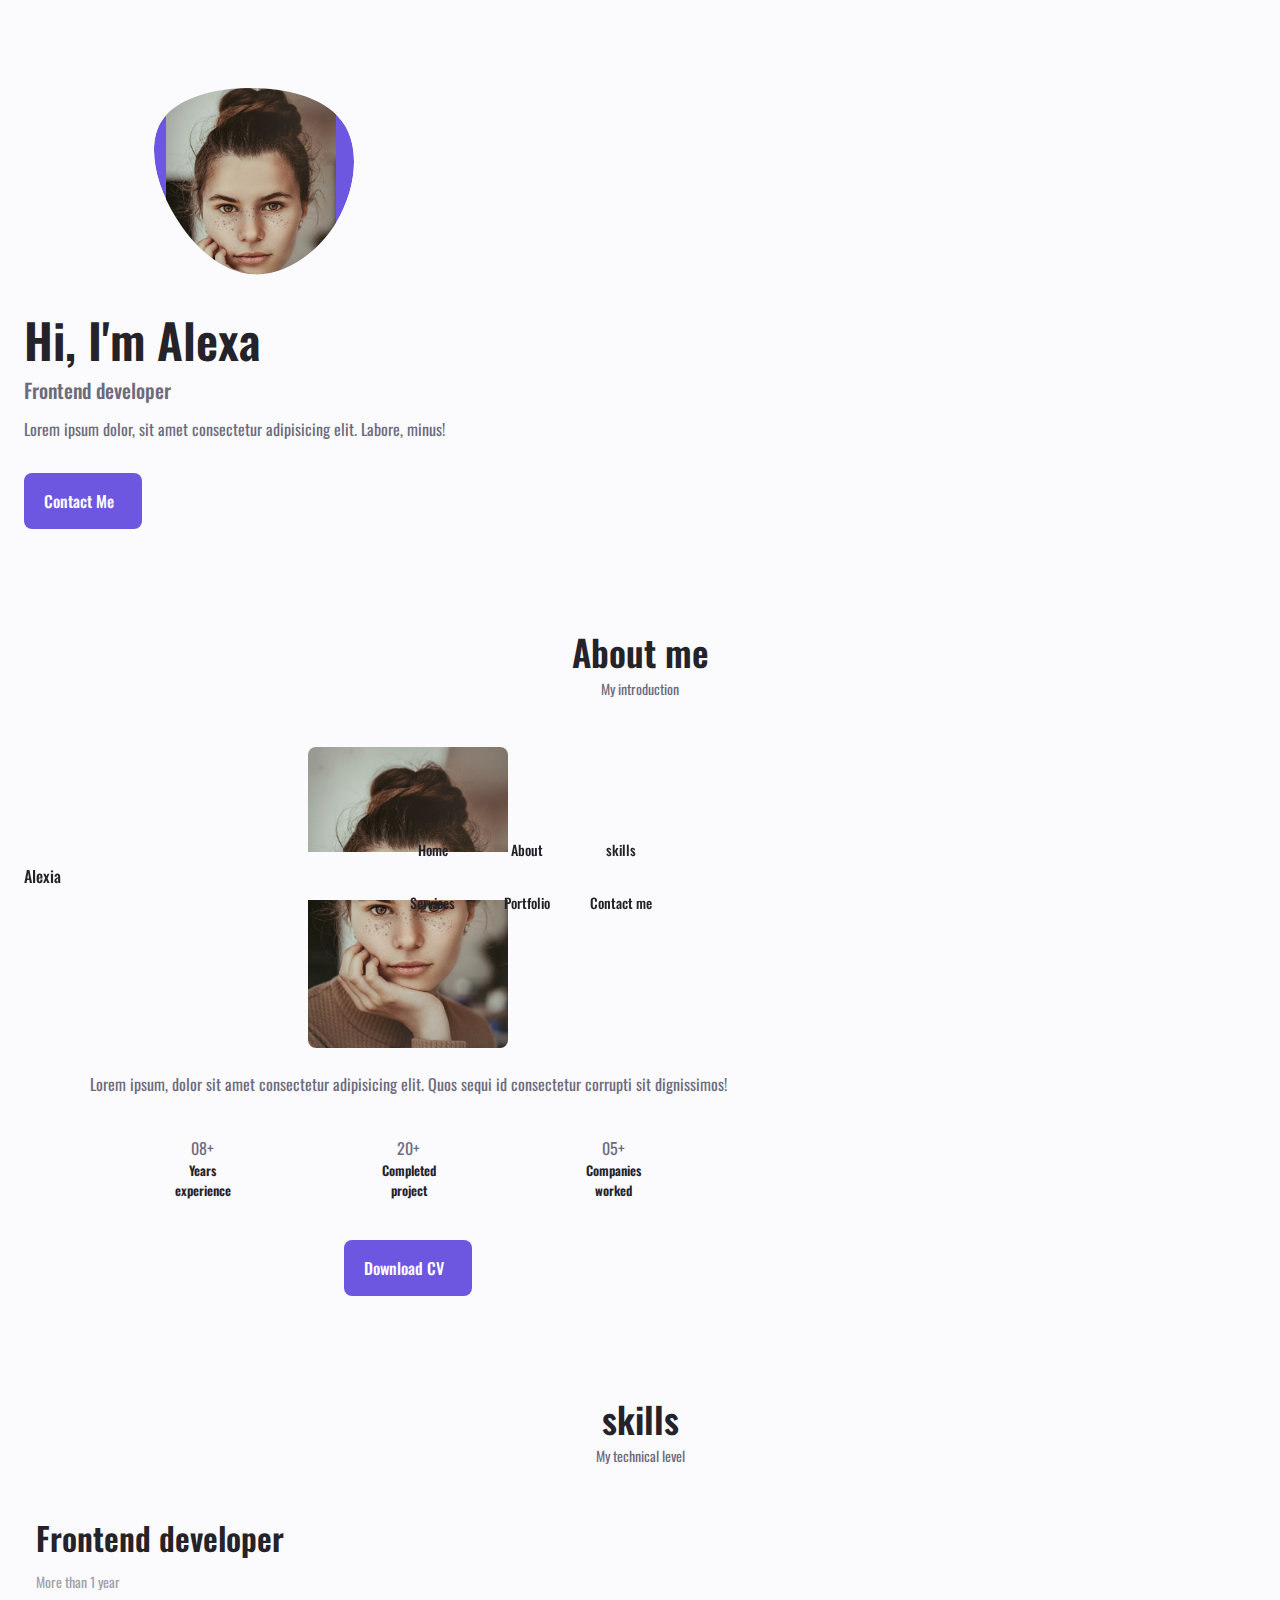
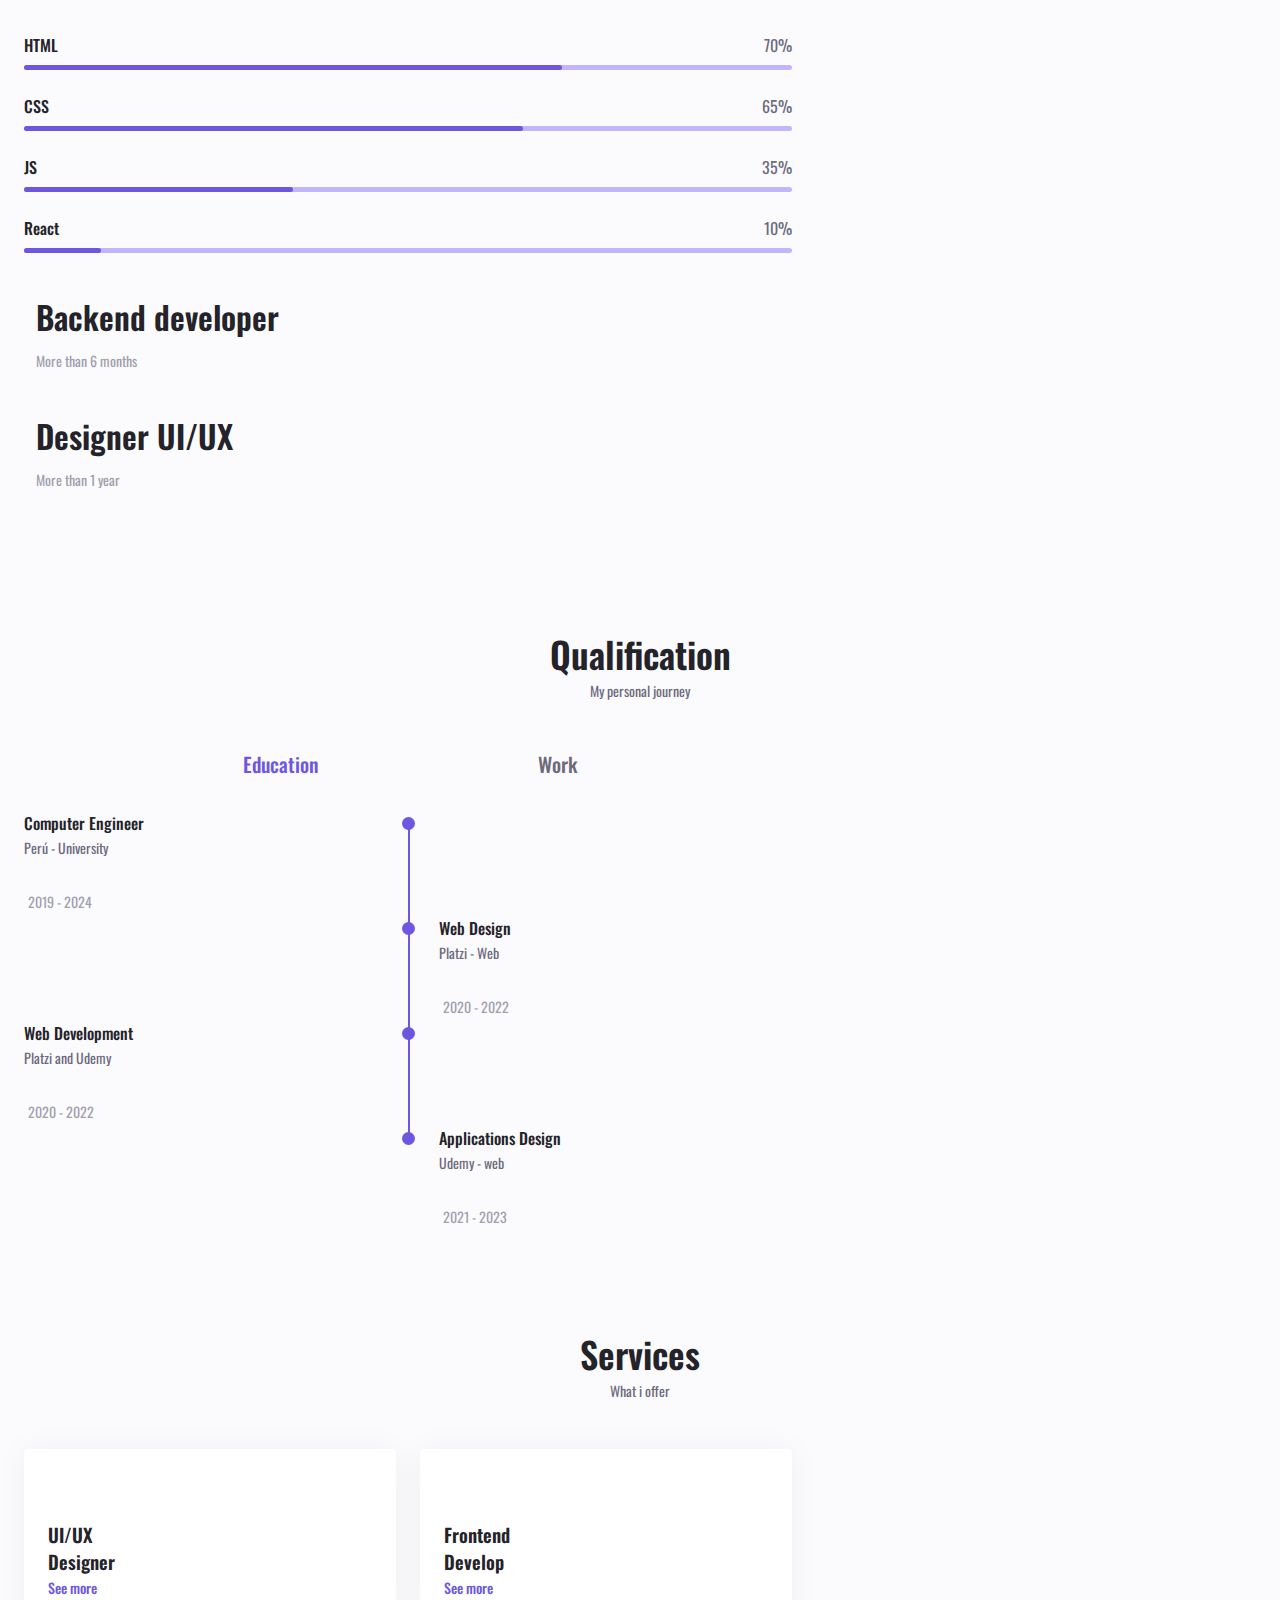
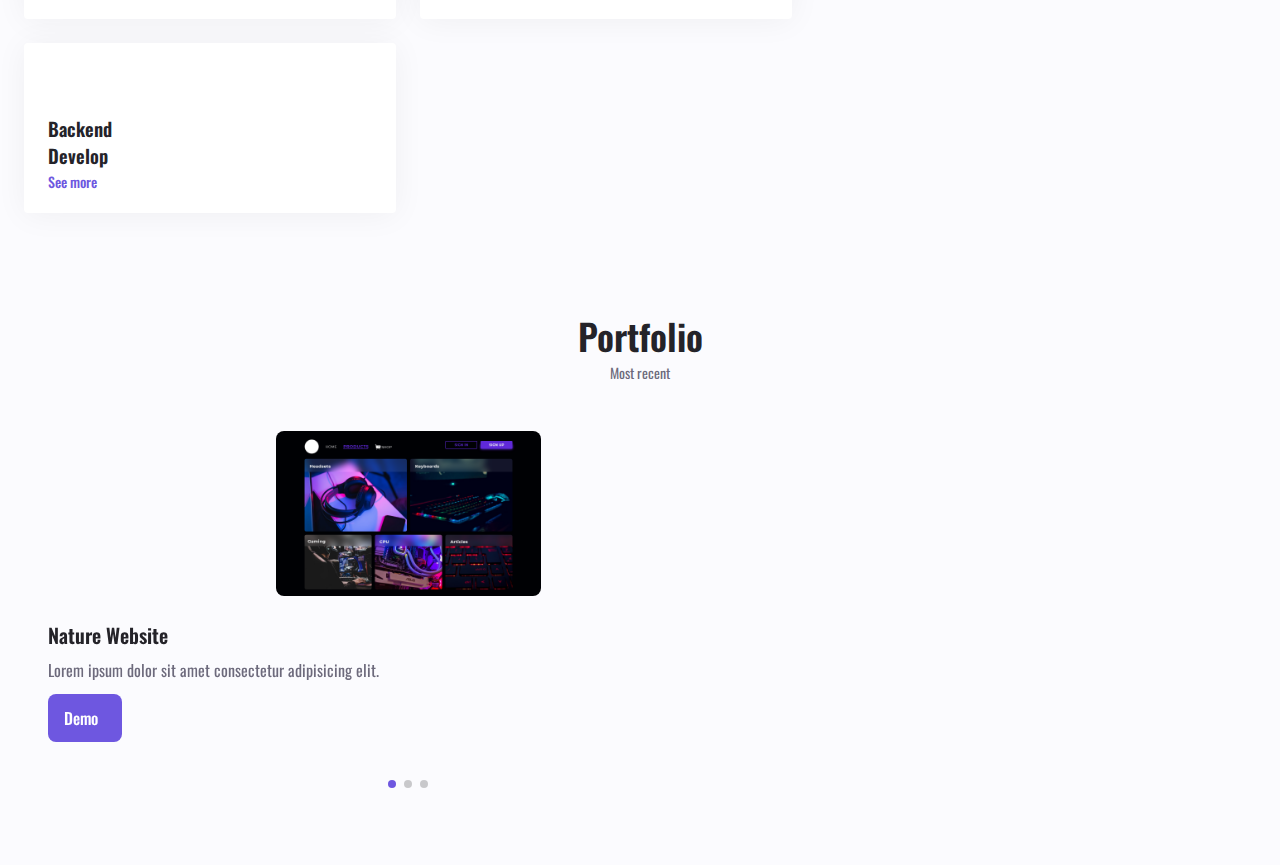
==== portfolio-responsive/index.html @ 55497602 "add portfolio-responsive project" ====
<!DOCTYPE html>
<html lang="en">
  <head>
    <meta charset="UTF-8" />
    <meta http-equiv="X-UA-Compatible" content="IE=edge" />
    <meta name="viewport" content="width=device-width, initial-scale=1.0" />
    <!-- ========== import Icons ========== -->
    <link
    rel="stylesheet"
    href="https://unicons.iconscout.com/release/v4.0.0/css/line.css"
    />
    <!-- ========== Swiper css ========== -->
    <link rel="stylesheet" href="styles/swiper-bundle.min.css">
    <!-- ========== My styles css ========== -->
    <link rel="stylesheet" href="styles/style.css" />

    <title>Personal portfolio</title>
  </head>
  <body>
    <!-- ========== Header ========== -->
    <header class="header" id="header">
      <nav class="nav container">
        <a href="" class="nav__logo">Alexia</a>

        <div class="nav__menu" id="nav-menu">
          <ul class="nav__list grid">
            <!-- Init Items -->
            <li class="nav__item">
              <a href="#home" class="nav__link">
                <i class="uil uil-estate nav__icon"></i> Home
              </a>
            </li>
            <li class="nav__item">
              <a href="#about" class="nav__link">
                <i class="uil uil-user nav__icon"></i> About
              </a>
            </li>
            <li class="nav__item">
              <a href="#skills" class="nav__link">
                <i class="uil uil-file-alt nav__icon"></i> skills
              </a>
            </li>
            <li class="nav__item">
              <a href="#services" class="nav__link">
                <i class="uil uil-briefcase-alt nav__icon"></i> Services
              </a>
            </li>
            <li class="nav__item">
              <a href="#portfolio" class="nav__link">
                <i class="uil uil-scenery nav__icon"></i> Portfolio
              </a>
            </li>
            <li class="nav__item">
              <a href="#contact" class="nav__link">
                <i class="uil uil-message nav__icon"></i> Contact me
              </a>
            </li>
            <!-- End Items -->
          </ul>
          <i class="uil uil-times nav__close" id="nav-close"></i>
        </div>

        <div class="nav__btns">
          <div class="nav__toggle" id="nav-toggle">
            <i class="uil uil-apps"></i>
          </div>
        </div>
      </nav>
    </header>
    <!-- ========== Main ========== -->
    <main class="main">
      <!-- ========== Home ========== -->
      <section class="home section" id="home">
        <div class="home__container container grid">
          <div class="home__content grid">
            <div class="home__social">
              <!-- Linkedin -->
              <a href="#" class="home__social-icon" target="_blank">
                <i class="uil uil-linkedin-alt"></i>
              </a>
              <!-- Dribbble -->
              <a href="#" class="home__social-icon" target="_blank">
                <i class="uil uil-dribbble"></i>
              </a>
              <!-- Github -->
              <a href="#" class="home__social-icon" target="_blank">
                <i class="uil uil-github-alt"></i>
              </a>
            </div>
            <div class="home__img">
              <svg
                class="home__blob"
                viewBox="0 0 200 187"
                xmlns="http://www.w3.org/2000/svg"
                xmlns:xlink="http://www.w3.org/1999/xlink"
              >
                <mask id="mask0" mask-type="alpha">
                  <path
                    d="M190.312 36.4879C206.582 62.1187 201.309 102.826 182.328 134.186C163.346 165.547 
                    130.807 187.559 100.226 186.353C69.6454 185.297 41.0228 161.023 21.7403 129.362C2.45775 
                    97.8511 -7.48481 59.1033 6.67581 34.5279C20.9871 10.1032 59.7028 -0.149132 97.9666 
                    0.00163737C136.23 0.303176 174.193 10.857 190.312 36.4879Z"
                  />
                </mask>
                <g mask="url(#mask0)">
                  <path
                    d="M190.312 36.4879C206.582 62.1187 201.309 102.826 182.328 134.186C163.346 
                    165.547 130.807 187.559 100.226 186.353C69.6454 185.297 41.0228 161.023 21.7403 
                    129.362C2.45775 97.8511 -7.48481 59.1033 6.67581 34.5279C20.9871 10.1032 59.7028 
                    -0.149132 97.9666 0.00163737C136.23 0.303176 174.193 10.857 190.312 36.4879Z"
                  />
                  <image
                    class="home__blob-img"
                    x="12"
                    y="-18"
                    href="assets/images/front.webp"
                  />
                </g>
              </svg>
            </div>
            <div class="home__data">
              <h1 class="home__title">Hi, I'm Alexa</h1>
              <h3 class="home__subtitle">Frontend developer</h3>
              <p class="home__description">
                Lorem ipsum dolor, sit amet consectetur adipisicing elit.
                Labore, minus!
              </p>
              <a href="#contact" class="button button--flex">
                Contact Me <i class="uil uil-message button__icon"></i>
              </a>
            </div>
          </div>

          <div class="home__scroll">
            <a href="#about" class="home__scroll-button button--flex">
              <i class="uil uil-mouse-alt home__scroll-mouse"></i>
              <span class="home__scroll-name">Scroll down</span>
              <i class="uil uil-arrow-down home__scroll-arrow"></i>
            </a>
          </div>
        </div>
      </section>

      <!-- ========== About ========== -->
      <section class="about section" id="about">
        <h2 class="section__title">About me</h2>
        <span class="section__subtitle">My introduction</span>
        <div class="about__container container grid">
          <img src="assets/images/front.webp" alt="" class="about__img" />
          <div class="about__data">
            <p class="about__description">
              Lorem ipsum, dolor sit amet consectetur adipisicing elit. Quos
              sequi id consectetur corrupti sit dignissimos!
            </p>
            <div class="about__info">
              <div>
                <span class="about__info-title">08+</span>
                <span class="about__info-name"
                  >Years <br />
                  experience
                </span>
              </div>

              <div>
                <span class="about__info-title">20+</span>
                <span class="about__info-name"
                  >Completed <br />
                  project</span
                >
              </div>

              <div>
                <span class="about__info-title">05+</span>
                <span class="about__info-name"
                  >Companies <br />
                  worked</span
                >
              </div>
            </div>

            <div class="about__button">
              <!-- Download CV .pdf -->
              <a download="" href="#" class="button button--flex">
                Download CV <i class="uil uil-download-alt button__icon"></i>
              </a>
            </div>
          </div>
        </div>
      </section>

      <!-- ========== Skills ========== -->
      <section class="skills section" id="skills">
        <h2 class="section__title">skills</h2>
        <span class="section__subtitle">My technical level</span>

        <div class="skills__container container grid">
          <div>
            <!-- ----- Skills Frontend ----- -->
            <div class="skills__content skills__open">
              <div class="skills__header">
                <i class="uil uil-brackets-curly skills__icon"></i>

                <div>
                  <h1 class="skills__titles">Frontend developer</h1>
                  <span class="skills__subtitle">More than 1 year</span>
                </div>

                <i class="uil uil-angle-down skills__arrow"></i>
              </div>
              <div class="skills__list grid">
                <!-- lvl in html -->
                <div class="skills__data">
                  <div class="skills__titles">
                    <h3 class="skills__name">HTML</h3>
                    <span class="skills__number">70%</span>
                  </div>
                  <div class="skills__bar">
                    <span class="skills__percentage skills__html"></span>
                  </div>
                </div>
                <!-- lvl in CSS -->
                <div class="skills__data">
                  <div class="skills__titles">
                    <h3 class="skills__name">CSS</h3>
                    <span class="skills__number">65%</span>
                  </div>
                  <div class="skills__bar">
                    <span class="skills__percentage skills__css"></span>
                  </div>
                </div>
                <!-- lvl in JS -->
                <div class="skills__data">
                  <div class="skills__titles">
                    <h3 class="skills__name">JS</h3>
                    <span class="skills__number">35%</span>
                  </div>
                  <div class="skills__bar">
                    <span class="skills__percentage skills__js"></span>
                  </div>
                </div>
                <!-- lvl in React -->
                <div class="skills__data">
                  <div class="skills__titles">
                    <h3 class="skills__name">React</h3>
                    <span class="skills__number">10%</span>
                  </div>
                  <div class="skills__bar">
                    <span class="skills__percentage skills__react"></span>
                  </div>
                </div>
              </div>
            </div>
            <!-- ----- Skills Backend ----- -->
            <div class="skills__content skills__close">
              <div class="skills__header">
                <i class="uil uil-server-network skills__icon"></i>

                <div>
                  <h1 class="skills__titles">Backend developer</h1>
                  <span class="skills__subtitle">More than 6 months </span>
                </div>

                <i class="uil uil-angle-down skills__arrow"></i>
              </div>
              <div class="skills__list grid">
                <!-- lvl in java -->
                <div class="skills__data">
                  <div class="skills__titles">
                    <h3 class="skills__name">JAVA</h3>
                    <span class="skills__number">70%</span>
                  </div>
                  <div class="skills__bar">
                    <span class="skills__percentage skills__java"></span>
                  </div>
                </div>
                <!-- lvl in mySql -->
                <div class="skills__data">
                  <div class="skills__titles">
                    <h3 class="skills__name">MySql</h3>
                    <span class="skills__number">65%</span>
                  </div>
                  <div class="skills__bar">
                    <span class="skills__percentage skills__mysql"></span>
                  </div>
                </div>
                <!-- lvl in SpringBoot -->
                <div class="skills__data">
                  <div class="skills__titles">
                    <h3 class="skills__name">Spring Boot</h3>
                    <span class="skills__number">15%</span>
                  </div>
                  <div class="skills__bar">
                    <span class="skills__percentage skills__spring"></span>
                  </div>
                </div>
                <!-- lvl in MongoBD -->
                <div class="skills__data">
                  <div class="skills__titles">
                    <h3 class="skills__name">MongoDB</h3>
                    <span class="skills__number">10%</span>
                  </div>
                  <div class="skills__bar">
                    <span class="skills__percentage skills__mongo"></span>
                  </div>
                </div>
              </div>
            </div>
            <!-- ----- Skills Design UI/UX ----- -->
            <div class="skills__content skills__close">
              <div class="skills__header">
                <i class="uil uil-swatchbook skills__icon"></i>

                <div>
                  <h1 class="skills__titles">Designer UI/UX</h1>
                  <span class="skills__subtitle">More than 1 year</span>
                </div>

                <i class="uil uil-angle-down skills__arrow"></i>
              </div>
              <div class="skills__list grid">
                <!-- lvl in Figma -->
                <div class="skills__data">
                  <div class="skills__titles">
                    <h3 class="skills__name">Figma</h3>
                    <span class="skills__number">70%</span>
                  </div>
                  <div class="skills__bar">
                    <span class="skills__percentage skills__figma"></span>
                  </div>
                </div>
                <!-- lvl in Adobe xD -->
                <div class="skills__data">
                  <div class="skills__titles">
                    <h3 class="skills__name">Adobe xD</h3>
                    <span class="skills__number">50%</span>
                  </div>
                  <div class="skills__bar">
                    <span class="skills__percentage skills__xd"></span>
                  </div>
                </div>
              </div>
            </div>
          </div>
        </div>
      </section>

      <!-- ========== Qualification ========== -->
      <section class="qualification section">
        <h2 class="section__title">Qualification</h2>
        <span class="section__subtitle">My personal journey</span>

        <div class="qualification__container container">
          <div class="qualification__tabs">
            <div
              class="qualification__button button--flex qualification__active"
              data-target="#education"
            >
              <i class="uil uil-graduation-cap qualification__icon"></i
              >Education
            </div>
            <div class="qualification__button button--flex" data-target="#work">
              <i class="uil uil-briefcase-alt qualification__icon"></i>Work
            </div>
          </div>

          <div class="qualification__sections">
            <!-- ==== Qualifications content 1 ==== -->
            <div
              class="qualification__content qualification__active"
              data-content
              id="education"
            >
              <!-- == Qualifications 1 == -->
              <div class="qualification__data">
                <div>
                  <h3 class="qualification__title">Computer Engineer</h3>
                  <span class="qualification__subtitle">
                    Perú - University</span
                  >
                  <div class="qualification__calendar">
                    <i class="uil uil-calendar-alt qualification__icon"></i>
                    2019 - 2024
                  </div>
                </div>
                <div>
                  <span class="qualification__rounder"></span>
                  <span class="qualification__line"></span>
                </div>
              </div>
              <!-- == Qualifications 2 == -->
              <div class="qualification__data">
                <div></div>
                <div>
                  <span class="qualification__rounder"></span>
                  <span class="qualification__line"></span>
                </div>
                <div>
                  <h3 class="qualification__title">Web Design</h3>
                  <span class="qualification__subtitle"> Platzi - Web</span>
                  <div class="qualification__calendar">
                    <i class="uil uil-calendar-alt qualification__icon"></i>
                    2020 - 2022
                  </div>
                </div>
              </div>
              <!-- == Qualifications 3 == -->
              <div class="qualification__data">
                <div>
                  <h3 class="qualification__title">Web Development</h3>
                  <span class="qualification__subtitle"> Platzi and Udemy</span>
                  <div class="qualification__calendar">
                    <i class="uil uil-calendar-alt qualification__icon"></i>
                    2020 - 2022
                  </div>
                </div>
                <div>
                  <span class="qualification__rounder"></span>
                  <span class="qualification__line"></span>
                </div>
              </div>
              <!-- == Qualifications 4 == -->
              <div class="qualification__data">
                <div></div>
                <div>
                  <span class="qualification__rounder"></span>
                  <!-- <span class="qualification__line"></span> -->
                </div>
                <div>
                  <h3 class="qualification__title">Applications Design</h3>
                  <span class="qualification__subtitle"> Udemy - web</span>
                  <div class="qualification__calendar">
                    <i class="uil uil-calendar-alt qualification__icon"></i>
                    2021 - 2023
                  </div>
                </div>
              </div>
            </div>
            <!-- ==== Qualifications content 2 ==== -->
            <div class="qualification__content" data-content id="work">
              <!-- == Qualifications 1 == -->
              <div class="qualification__data">
                <div>
                  <h3 class="qualification__title">Frontend</h3>
                  <span class="qualification__subtitle"> Amazon - Perú</span>
                  <div class="qualification__calendar">
                    <i class="uil uil-calendar-alt qualification__icon"></i>
                    2019 - 2020
                  </div>
                </div>
                <div>
                  <span class="qualification__rounder"></span>
                  <span class="qualification__line"></span>
                </div>
              </div>
              <!-- == Qualifications 2 == -->
              <div class="qualification__data">
                <div></div>
                <div>
                  <span class="qualification__rounder"></span>
                  <span class="qualification__line"></span>
                </div>
                <div>
                  <h3 class="qualification__title">Backend</h3>
                  <span class="qualification__subtitle"> Microsoft - Perú</span>
                  <div class="qualification__calendar">
                    <i class="uil uil-calendar-alt qualification__icon"></i>
                    2020 - 2021
                  </div>
                </div>
              </div>
              <!-- == Qualifications 3 == -->
              <div class="qualification__data">
                <div>
                  <h3 class="qualification__title">UI Designer</h3>
                  <span class="qualification__subtitle"> Framer - Perú</span>
                  <div class="qualification__calendar">
                    <i class="uil uil-calendar-alt qualification__icon"></i>
                    2021 - 2022
                  </div>
                </div>
                <div>
                  <span class="qualification__rounder"></span>
                  <!-- <span class="qualification__line"></span> -->
                </div>
              </div>
            </div>
          </div>
        </div>
      </section>

      <!-- ========== Services ========== -->
      <section class="services section" id="services">
        <h2 class="section__title">Services</h2>
        <span class="section__subtitle">What i offer</span>

        <div class="services__container container grid">
          <!----- Services 1 ----->
          <div class="services__content">
            <div>
              <i class="uil uil-web-grid services__icon"></i>
              <h3 class="services__title">
                UI/UX <br />
                Designer
              </h3>
            </div>

            <span
              class="
                button button--flex button--small button--link
                services__button
              "
            >
              See more
              <i class="uil uil-arrow-right button__icon"></i>
            </span>

            <div class="services__modal">
              <div class="services__modal-content">
                <h4 class="services__modal-title">
                  Ui/Ux <br />
                  Designer
                </h4>
                <i class="uil uil-times services__modal-close"></i>

                <ul class="services__modal-services grid">
                  <li class="services__modal-service">
                    <i class="uil uil-check-circle services__modal-icon"></i>
                    <p>I develop the user interface.</p>
                  </li>
                  <li class="services__modal-service">
                    <i class="uil uil-check-circle services__modal-icon"></i>
                    <p>Lorem ipsum dolor sit.</p>
                  </li>
                  <li class="services__modal-service">
                    <i class="uil uil-check-circle services__modal-icon"></i>
                    <p>Lorem ipsum dolor sit amet.</p>
                  </li>
                  <li class="services__modal-service">
                    <i class="uil uil-check-circle services__modal-icon"></i>
                    <p>Lorem ipsum dolor sit amet consectetur.</p>
                  </li>
                </ul>
              </div>
            </div>
          </div>
          <!----- Services 2 ----->
          <div class="services__content">
            <div>
              <i class="uil uil-arrow services__icon"></i>
              <h3 class="services__title">
                Frontend <br/> Develop
              </h3>
            </div>

            <span
              class="
                button button--flex button--small button--link
                services__button
              "
            >
              See more
              <i class="uil uil-arrow-right button__icon"></i>
            </span>

            <div class="services__modal">
              <div class="services__modal-content">
                <h4 class="services__modal-title">
                  Frontend <br/> Develop
                </h4>
                <i class="uil uil-times services__modal-close"></i>

                <ul class="services__modal-services grid">
                  <li class="services__modal-service">
                    <i class="uil uil-check-circle services__modal-icon"></i>
                    <p>I develop the user interface.</p>
                  </li>
                  <li class="services__modal-service">
                    <i class="uil uil-check-circle services__modal-icon"></i>
                    <p>Lorem ipsum dolor sit.</p>
                  </li>
                  <li class="services__modal-service">
                    <i class="uil uil-check-circle services__modal-icon"></i>
                    <p>Lorem ipsum dolor sit amet.</p>
                  </li>
                  <li class="services__modal-service">
                    <i class="uil uil-check-circle services__modal-icon"></i>
                    <p>Lorem ipsum dolor sit amet consectetur.</p>
                  </li>
                </ul>
              </div>
            </div>
          </div>
          <!----- Services 3 ----->
          <div class="services__content">
            <div>
              <i class="uil uil-server-network services__icon"></i>
              <h3 class="services__title">
                Backend <br/> Develop
              </h3>
            </div>

            <span
              class="
                button button--flex button--link
                services__button
              "
            >
              See more
              <i class="uil uil-arrow-right button__icon"></i>
            </span>

            <div class="services__modal">
              <div class="services__modal-content">
                <h4 class="services__modal-title">
                  Backend <br/> Develop
                </h4>
                <i class="uil uil-times services__modal-close"></i>

                <ul class="services__modal-services grid">
                  <li class="services__modal-service">
                    <i class="uil uil-check-circle services__modal-icon"></i>
                    <p>I develop the user interface.</p>
                  </li>
                  <li class="services__modal-service">
                    <i class="uil uil-check-circle services__modal-icon"></i>
                    <p>Lorem ipsum dolor sit.</p>
                  </li>
                  <li class="services__modal-service">
                    <i class="uil uil-check-circle services__modal-icon"></i>
                    <p>Lorem ipsum dolor sit amet.</p>
                  </li>
                  <li class="services__modal-service">
                    <i class="uil uil-check-circle services__modal-icon"></i>
                    <p>Lorem ipsum dolor sit amet consectetur.</p>
                  </li>
                </ul>
              </div>
            </div>
          </div>
        </div>
      </section>

      <!-- ========== Portfolio ========== -->
      <section class="portfolio section" id="portfolio">
        <h2 class="section__title">Portfolio</h2> 
        <span class="section__subtitle">Most recent</span>

        <div class="portfolio__container container swiper-container">
          <div class="swiper-wrapper">
            <!-- Project 1 -->
            <div class="portfolio__content grid swiper-slide">
              <img src="assets/images/Products.png" alt="project title" class="portfolio__img">
              <div class="portfolio__data">
                <h3 class="portfolio__title">Nature Website</h3>
                <p class="portfolio__description">Lorem ipsum dolor sit amet consectetur adipisicing elit.</p>
                <a href="#" class="button button--flex button--small portfolio__button">
                  Demo
                  <i class="uil uil-arrow-right button__icon"></i>
                </a>
              </div>
            </div>
            <!-- Project 2 -->
            <div class="portfolio__content grid swiper-slide">
              <img src="assets/images/Home.png" alt="project title" class="portfolio__img">
              <div class="portfolio__data">
                <h3 class="portfolio__title">Music app</h3>
                <p class="portfolio__description">Lorem ipsum dolor sit amet consectetur adipisicing elit.</p>
                <a href="#" class="button button--flex button--small portfolio__button">
                  Demo
                  <i class="uil uil-arrow-right button__icon"></i>
                </a>
              </div>
            </div>
            <!-- Project 3 -->
            <div class="portfolio__content grid swiper-slide">
              <img src="assets/images/ecomerse.png" alt="project title" class="portfolio__img">
              <div class="portfolio__data">
                <h3 class="portfolio__title">E commerce</h3>
                <p class="portfolio__description">Lorem ipsum dolor sit amet consectetur adipisicing elit.</p>
                <a href="#" class="button button--flex button--small portfolio__button">
                  Demo
                  <i class="uil uil-arrow-right button__icon"></i>
                </a>
              </div>
            </div>
          </div>
          <!-- Add Arrows -->
          <div class="swiper-button-next">
            <i class="uil uil-angle-right-b swiper-portfolio-icon"></i>
          </div>
          <div class="swiper-button-prev">
            <i class="uil uil-angle-left-b swiper-portfolio-icon"></i>
          </div>
          <!-- Add pagination -->
          <div class="swiper-pagination"></div>
        </div>
      </section>
    </main>
    <!-- ========== import a swiper JS ========== -->
    <script src="js/swiper-bundle.min.js"></script>
    <!-- ========== import a file JS ========== -->
    <script src="js/main.js"></script>
  </body>
</html>
---- portfolio-responsive/styles/style.css ----
/* ========== fonts  ========== */
@import url("https://fonts.googleapis.com/css2?family=Oswald:wght@400;500;600&display=swap");

/* ========== variables ========== */
:root {
  --header-height: 3rem;

  /* ========== colors ========== */
  --hue-color: 250;
  --first-color: hsl(var(--hue-color), 69%, 61%);
  --first-color-second: hsl(var(--hue-color), 69%, 61%);
  --first-color-alt: hsl(var(--hue-color), 57%, 53%);
  --first-color-lighter: hsl(var(--hue-color), 92%, 85%);
  --title-color: hsl(var(--hue-color), 8%, 15%);
  --text-color: hsl(var(--hue-color), 8%, 45%);
  --text-color-light: hsl(var(--hue-color), 8%, 65%);
  --input-color: hsl(var(--hue-color), 70%, 96%);
  --body-color: hsl(var(--hue-color), 60%, 99%);
  --container-color: #fff;

  /* ========== Font and typography ========== */
  --body-font: "Oswald", sans-serif;

  /* ------- font size ------- */
  --big-font-size: 2rem;
  --h1-font-size: 1.5rem;
  --h2-font-size: 1.25rem;
  --h3-font-size: 1.125rem;
  --normal-font-size: 0.938rem;
  --small-font-size: 0.813rem;
  --smaller-font-size: 0.75rem;

  /* ------- font weight ------- */
  --font-medium: 500;
  --font-semi-bold: 600;

  /* ========== Margin bottom ========== */
  --mb-0-25: 0.25rem;
  --mb-0-5: 0.5rem;
  --mb-0-75: 0.75rem;
  --mb-1: 1rem;
  --mb-1-5: 1.5rem;
  --mb-2: 2rem;
  --mb-2-5: 2.5rem;
  --mb-3: 3rem;

  /* ========== Z index ========== */
  --z-tooltip: 10;
  --z-fixed: 100;
  --z-modal: 200;
}

/* ========== Size fonts of screens >968 ========== */
@media screen and (min-width: 968px) {
  :root {
    /* ------- font size ------- */
    --big-font-size: 3rem;
    --h1-font-size: 2.25rem;
    --h2-font-size: 1.5rem;
    --h3-font-size: 1.25rem;
    --normal-font-size: 1rem;
    --small-font-size: 0.875rem;
    --smaller-font-size: 0.813rem;
  }
}
/* ========== Variables for dark mode ========== */
/* ========== Button dark/light ========== */

/* ========== BASE ========== */
* {
  box-sizing: border-box;
  padding: 0;
  margin: 0;
  font-family: var(--body-font);
  transition: all .3s ease-in-out;
}
html {
  scroll-behavior: smooth;
}
body {
  margin: 0 0 var(--header-height) 0;
  font-size: var(--normal-font-size);
  background: var(--body-color);
  color: var(--text-color);
}
h1, h2, h3, h4 {
  color: var(--title-color);
  font-weight: var(--font-semi-bold);
}
ul {
  list-style: none;
}
a {
  text-decoration: none;
}
img {
  max-width: 100%;
  height: auto;
}
/* p {
  font-family: 'poppins', sans-serif;
} */

/* ========== Reusable Class  ========== */
.section {
  padding: 2rem 0 4rem;
}
.section__title {
  font-size: var(--h1-font-size);
}
.section__subtitle {
  display: block;
  font-size: var(--small-font-size);
  margin-bottom: var(--mb-3);
}
.section__title,
.section__subtitle {
  text-align: center;
}
/* ========== Layouts ========== */
.container {
  max-width: 768px;
  margin-left: var(--mb-1-5);
  margin-right: var(--mb-1-5);
}
.grid {
  display: grid;
  gap: 1.5rem
}
.header {
  width: 100%;
  position: fixed;
  bottom: 0;
  left: 0;
  z-index: var(--z-fixed);
  background: var(--body-color);
}
/* ========== NAV ========== */
.nav {
  max-width: 968px;
  height: var(--header-height);
  display: flex;
  justify-content: space-between;
  align-items: center;
}
.nav__logo,
.nav__toggle {
  color: var(--title-color);
  font-weight: var(--font-medium);
}
.nav__logo:hover {
  color: var(--first-color);
}
.nav__toggle {
  font-size: 1.1rem;
  cursor: pointer;
}
.nav__toggle:hover {
  color: var(--first-color);
}

@media screen and (max-width: 767px) {
  .nav__menu {
    position: fixed;
    cursor: pointer;
    bottom: -100%;
    left: 0;
    width: 100%;
    background: var(--body-color);
    padding: 2rem 1.5rem 4rem;
    box-shadow: 0 -1px 4px rgba(0, 0, 0, 0.15);
    border-radius: 1.5rem 1.5rem 0 0;
    transition: .4s;
  }
}
.nav__list {
   grid-template-columns: repeat(3, 1fr);
   gap: 2rem;
}
.nav__link {
  display: flex;
  flex-direction: column;
  align-items: center;
  font-size: var(--small-font-size);
  color: var(--title-color);
  font-weight: var(--font-medium);
}
.nav__link:hover {
  color: var(--first-color);
}
.nav__icon {
  font-size: 1.2rem;
}
.nav__close {
  position: absolute;
  right: 1.3rem;
  bottom: 0.5rem;
  font-size: 1.5rem;
  cursor: pointer;
  color: var(--first-color);
}
.nav__close:hover {
  color: var(--first-color-alt);
}
/* --- Show menu --- */
.show-menu {
  bottom: 0;
}
/* ========== Main ========== */
/* ========== Home ========== */
.home {
  gap: 1rem 0;
}
.home__content {
  grid-template-columns: .5fr 3fr;
  padding-top: 3.5rem;
  align-items: center; 
}
.home__social {
  display: grid;
  grid-template-columns: max-content;
  row-gap: 1rem;
}
.home__social-icon {
  font-size: 1.25rem;
  color: var(--first-color);
}
.home__social-icon:hover {
  color: var(--first-color-alt);
}
.home__blob { 
  width: 200px;
  fill: var(--first-color);
}
.home__blob-img {
  width: 170px;
}
.home__data {
  grid-column: 1/3;
}
.home__title {
  font-size: var(--big-font-size);
}
.home__subtitle {
  font-size: var(--h3-font-size);
  color: var(--text-color);
  font-weight: var(--font-medium);
  margin-bottom: var(--mb-0-75);
}
.home__description {
  margin-bottom: var(--mb-2);
}
.home__scroll {
  display: none;
}
.home__scroll-button {
  color: var(--first-color);
  transition: .3s ease-in-out;
}
.home__scroll-button:hover {
  transform: translateY(.25rem);
}
.home__scroll-mouse {
  font-size: 2rem;
}
.home__scroll-name{
  font-size: var(--small-font-size);
  color: var(--title-color);
  font-weight: var(--font-medium);
  margin-right: var(--mb-0-25);
}
.home__scroll-arrow {
  font-size: 1.25rem;
}
/* ========== Buttons ========== */
.button {
  display: inline-block;
  background: var(--first-color);
  color: #fff;
  padding: 1rem 1.25rem;
  border-radius: .5rem; 
  font-weight: var(--font-medium);
}
.button:hover {
  background: var(--first-color-alt);
}
/* button icon */
.button__icon {
  font-size: 1.25rem;
  margin-left: var(--mb-0-5);
  transition: .3s;
}
/* button flex */
.button--flex { 
  display: inline-flex;
  align-items: center;
}
/* button small */
.button--small {
  padding: .75rem 1rem;
}
/* button link */
.button--link {
  padding: 0;
  background: transparent;
  color: var(--first-color);
}
.button--link:hover {
  background: transparent;
  color: var(--first-color-alt);
}
/* ========== About ========== */
.about__img {
  width: 200px;
  border-radius: .5rem;
  justify-self: center;
  align-self: center;
}
.about__description {
  text-align: center;
  margin-bottom: var(--mb-2-5);
}
.about__info {
  display: flex;
  justify-content: space-evenly;
  margin-bottom: var(--mb-2-5);
}
.about__info-name {
  font-size: var(--h2-font-size);
  font-weight: var(--font-semi-bold);
  color:var(--title-color);
}
.about__info-name {
  font-size: var(--smaller-font-size);
}
.about__info-title,
.about__info-name {
  display: block;
  text-align: center;
}
.about__button {
  display: flex;
  justify-content: center;
}
/* ========== Skills ========== */
.skills__container {
  row-gap: 0;
}
.skills__header {
  display: flex;
  align-items: center;
  margin-bottom: var(--mb-2-5);
  cursor: pointer;
}
.skills__icon,
.skills__arrow {
  font-size: 2rem;
  color: var(--first-color);
}
.skills__icon {
  margin-right: var(--mb-0-75);
}
.skills__title {
  font-size: var(--h3-font-size);
}
.skills__subtitle {
  font-size: var(--small-font-size);
  color: var(--text-color-light);
}
.skills__arrow {
  margin-left: auto;
  transition: .4s;
}
.skills__titles {
  display: flex;
  justify-content: space-between;
  margin-bottom: var(--mb-0-5);
}
.skills__name {
  font-size: var(--normal-font-size);
  font-weight: var(--font-medium);
}
.skills__bar,
.skills__percentage {
  height: 5px;
  border-radius: .25rem;
}
.skills__bar {
  background: var(--first-color-lighter);
}
.skills__percentage {
  display: block;
  background: var(--first-color);
}
/* --- Frontend --- */
.skills__html {width: 70%;}
.skills__css {width: 65%;}
.skills__js {width: 35%;}
.skills__react {width: 10%;}
/* --- Backend --- */
.skills__java {width: 70%;}
.skills__mysql {width: 65%;}
.skills__spring {width: 15%;}
.skills__mongo {width: 10%;}
/* --- Designer --- */
.skills__figma {width: 70%;}
.skills__xd {width: 50%;}

.skills__close .skills__list{
  height: 0;
  overflow: hidden;
}
.skills__open .skills__list{
  height: max-content;
  margin-bottom: var(--mb-2-5);
}
.skills__open .skills__arrow {
  transform: rotate(180deg);
}
/* ========== Qualification ========== */
.qualification__tabs {
  display: flex;
  justify-content: space-evenly;
  margin-bottom: var(--mb-2);
}
.qualification__button {
  font-size: var(--h3-font-size);
  font-weight: var(--font-medium);
  cursor: pointer;
}
.qualification__button:hover {
  color: var(--first-color);
}
.qualification__icon {
  font-size: 1.8rem;
  margin-right: var(--mb-0-25);
}
.qualification__data {
  display: grid;
  grid-template-columns: 1fr max-content 1fr;
  column-gap: 1.5rem;
}
.qualification__title {
  font-size: var(--normal-font-size);
  font-weight: var(--font-medium);
}
.qualification__subtitle {
  display: inline-block;
  font-size: var(--small-font-size);
  margin-bottom: var(--mb-1);
}
.qualification__calendar {
  font-size: var(--small-font-size);
  color: var(--text-color-light);
}
.qualification__rounder {
  display: inline-block;
  width: 13px;
  height: 13px;
  background: var(--first-color);
  border-radius: 50%;
}
.qualification__rounder:hover {
  transform: scale(.9);
  box-shadow: 0 0 0 4px hsla(250, 69%, 61%, 0.25);
}
.qualification__line {
  display: block;
  width: 2px;
  height: 100%;
  background: var(--first-color);
  transform: translate(6px,-7px);
}
.qualification [data-content] {
  display: none;
}
.qualification__active[data-content] {
  display: block;
}
.qualification__button.qualification__active {
  color: var(--first-color);
}
/* ========== Services ========== */
.services__container {
  gap: 1.5rem;
  grid-template-columns: repeat(2, 1fr);
}
.services__content {
  position: relative;
  background: var(--container-color);
  padding: 3.5rem .5rem 1.25rem 1.5rem;
  border-radius: .25rem;
  box-shadow: 0 2px 32px rgba(0, 0, 0, 0.05);
  transition: .4s;
}
.services__content:hover {
  box-shadow: 0 -2px 4px rgba(0, 0, 0, 0.01);
}
.services__icon {
  display: block;
  font-size: 1.5rem;
  color: var(--first-color);
  margin-bottom: var(--mb-1);
}
.service__title {
  font-size: var(--h3-font-size);
  margin-bottom: var(--mb-1);
  font-weight: var(--font-medium);
}
.services__button {
  cursor: pointer;
  font-size: var(--small-font-size);
}
.services__button {
  cursor: pointer;
  font-size: var(--small-font-size);
}
.services__button:hover .button__icon {
  transform: translateX(.25rem);
}
.services__modal {
  position: fixed;
  top: 0;
  left: 0;
  right: 0;
  bottom: 0;
  background: rgba(0, 0, 0, 0.16);
  backdrop-filter: blur(4px);
  display: flex;
  align-items: center;
  justify-content: center;
  padding: 0 1rem;
  z-index: var(--z-modal);
  opacity: 0;
  visibility: hidden;
  transition: .3s;
}
.services__modal-content {
  position: relative;
  background: var(--container-color);
  padding: 1.5rem;
  border-radius: .5rem;
}
.services__modal-services { /*this a 'ul'*/
  row-gap: 1rem;
}
.services__modal-service { /*this a 'li'*/
  display: flex;
}
.services__modal-title {
  font-size: var(--h3-font-size);
  font-weight: var(--font-medium);
  margin-bottom: var(--mb-1-5);
}
.services__modal-close {
  position: absolute;
  top: 1rem;
  right: 1rem;
  font-size: 1.5rem;
  color: var(--first-color);
  cursor: pointer;
}
.services__modal-icon {
  color: var(--first-color);
  margin-right: var(--mb-0-25);
}
/* Modal Active */
.active-modal {
  opacity: 1;
  visibility: visible;
}

/* ========== Portfolio ========== */
.portfolio__container {
  overflow: initial;
}
.portfolio__content {
  padding: 0 1.5rem;
}
.portfolio__img {
  width: 265px;
  border-radius: .5rem;
  justify-self: center;
}
.portfolio__title {
  font-size: var(--h3-font-size);
  margin-bottom: var(--mb-0-5);
}
.portfolio__description {
  margin-bottom: var(--mb-0-75);
}
.portfolio__button:hover .button__icon {
  transform: translateX(.25rem);
}
/* delete default buttons 'Swiper' */
.swiper-button-prev::after,
.swiper-button-next::after {content: ''}
.swiper-portfolio-icon {
  font-size: 2rem;
  color: var(--first-color);
}
.swiper-button-next {right: -.5rem;}
.swiper-button-prev {left: -.5rem;}
.swiper-pagination.swiper-pagination-clickable.swiper-pagination-bullets {
  bottom: -2.5rem;
}
.swiper-pagination-bullet-active {
  background: var(--first-color);
}
/* 

*/
/* ========== Project 1 ========== */
/* ========== Project 2 ========== */
/* ========== Project 3 ========== */
/* ========== Contact me ========== */
/* ========== Footer ========== */
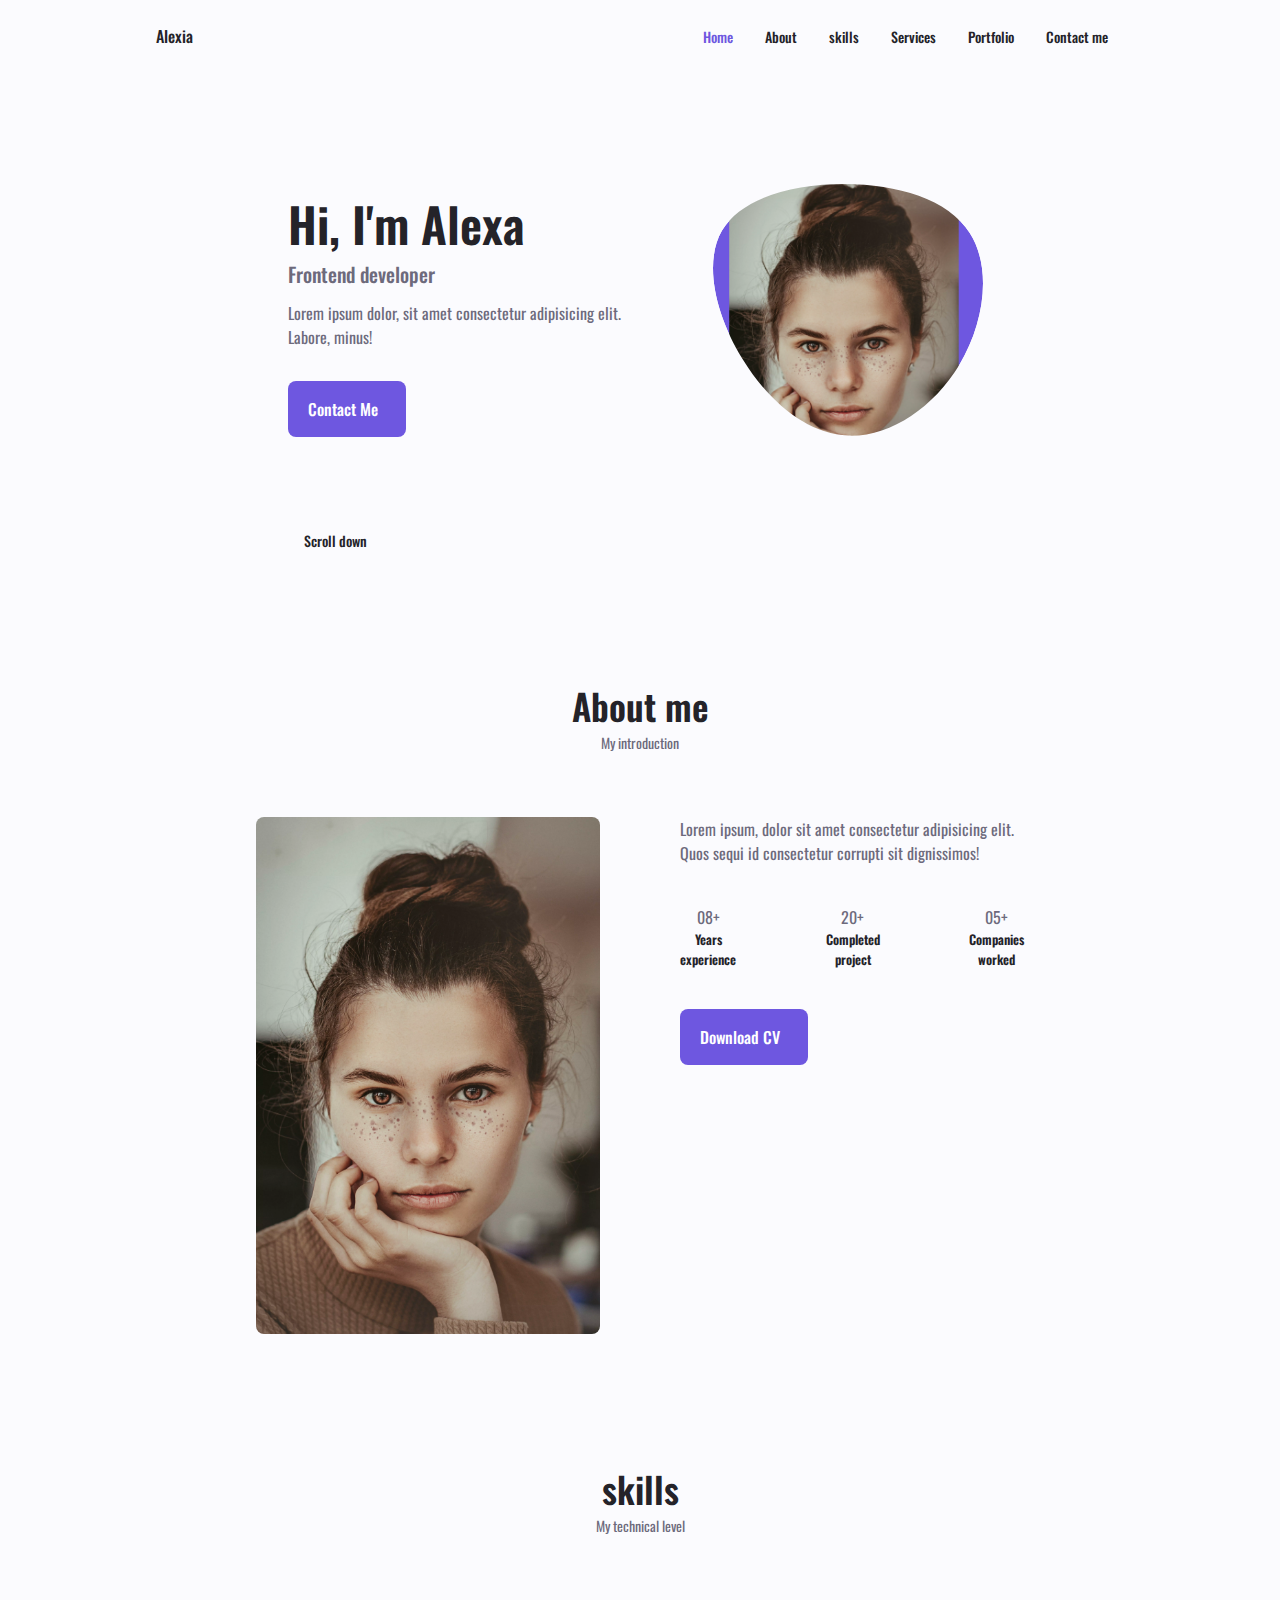
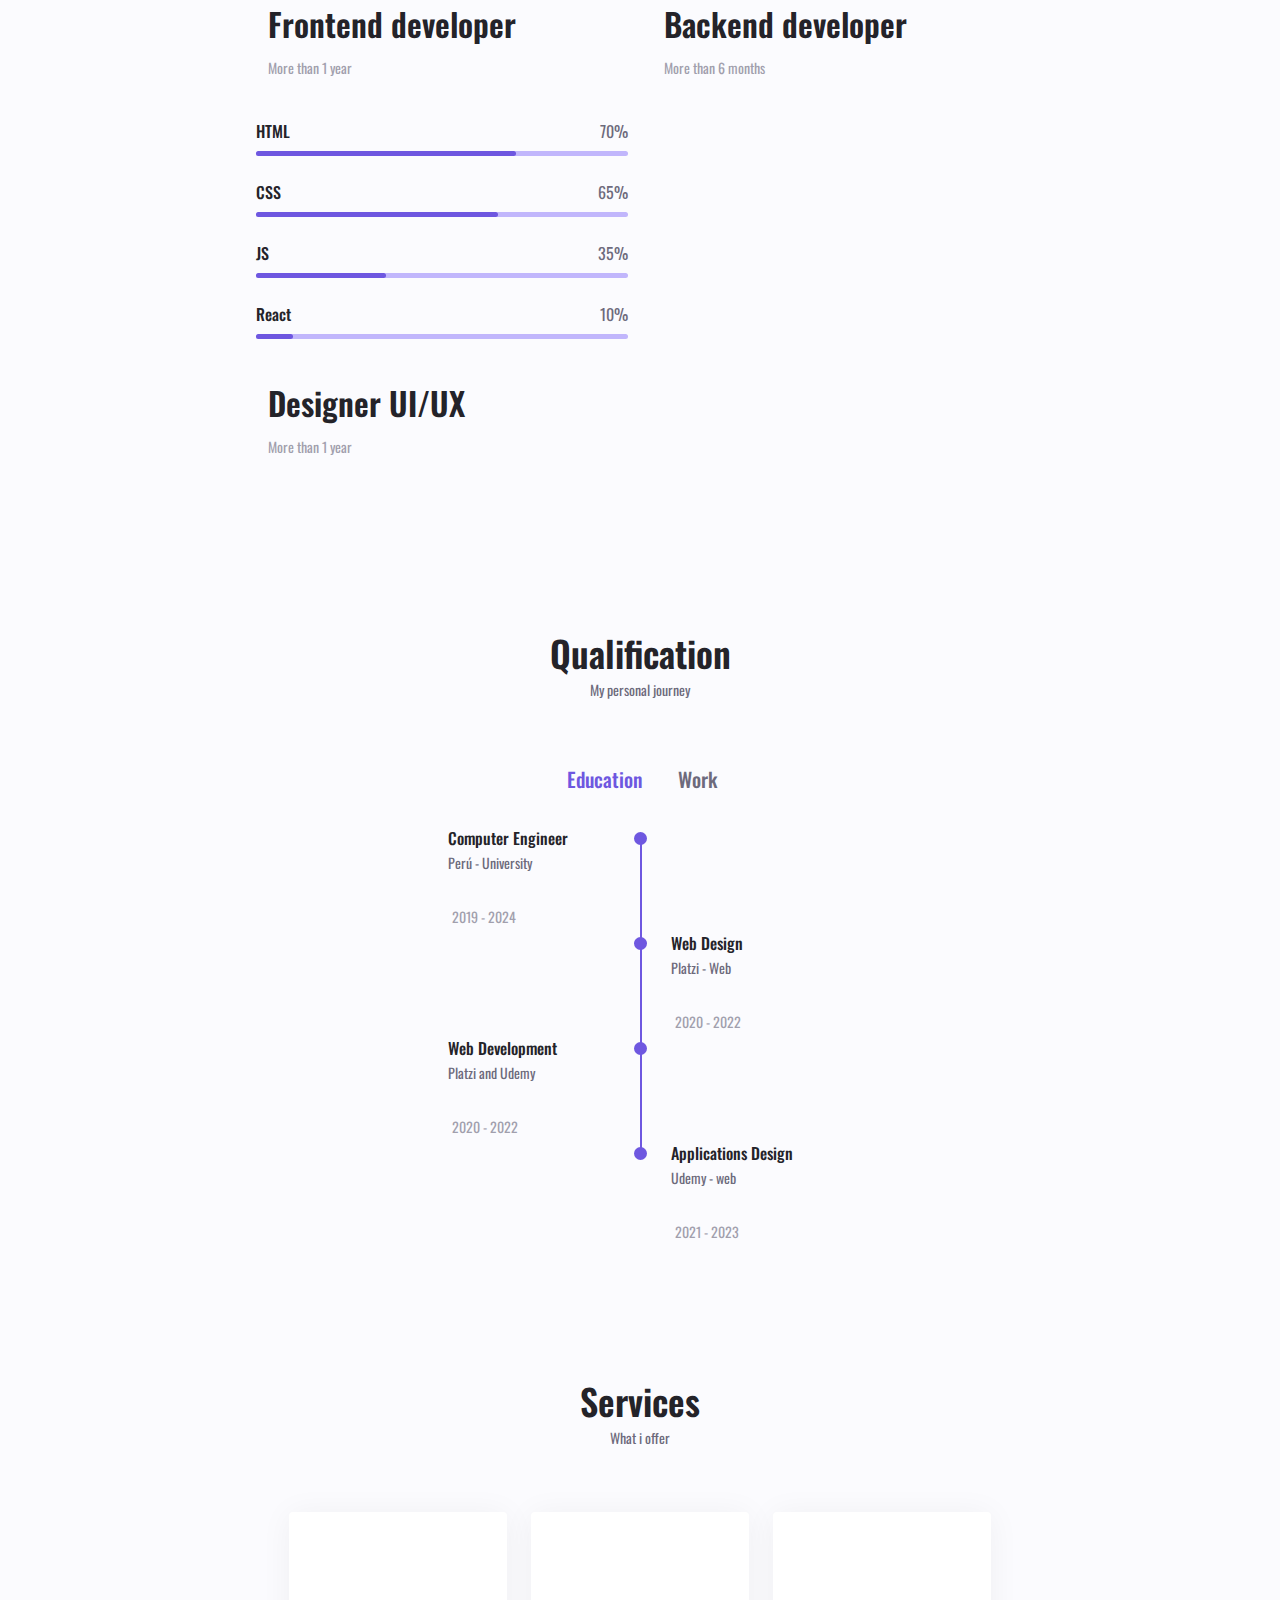
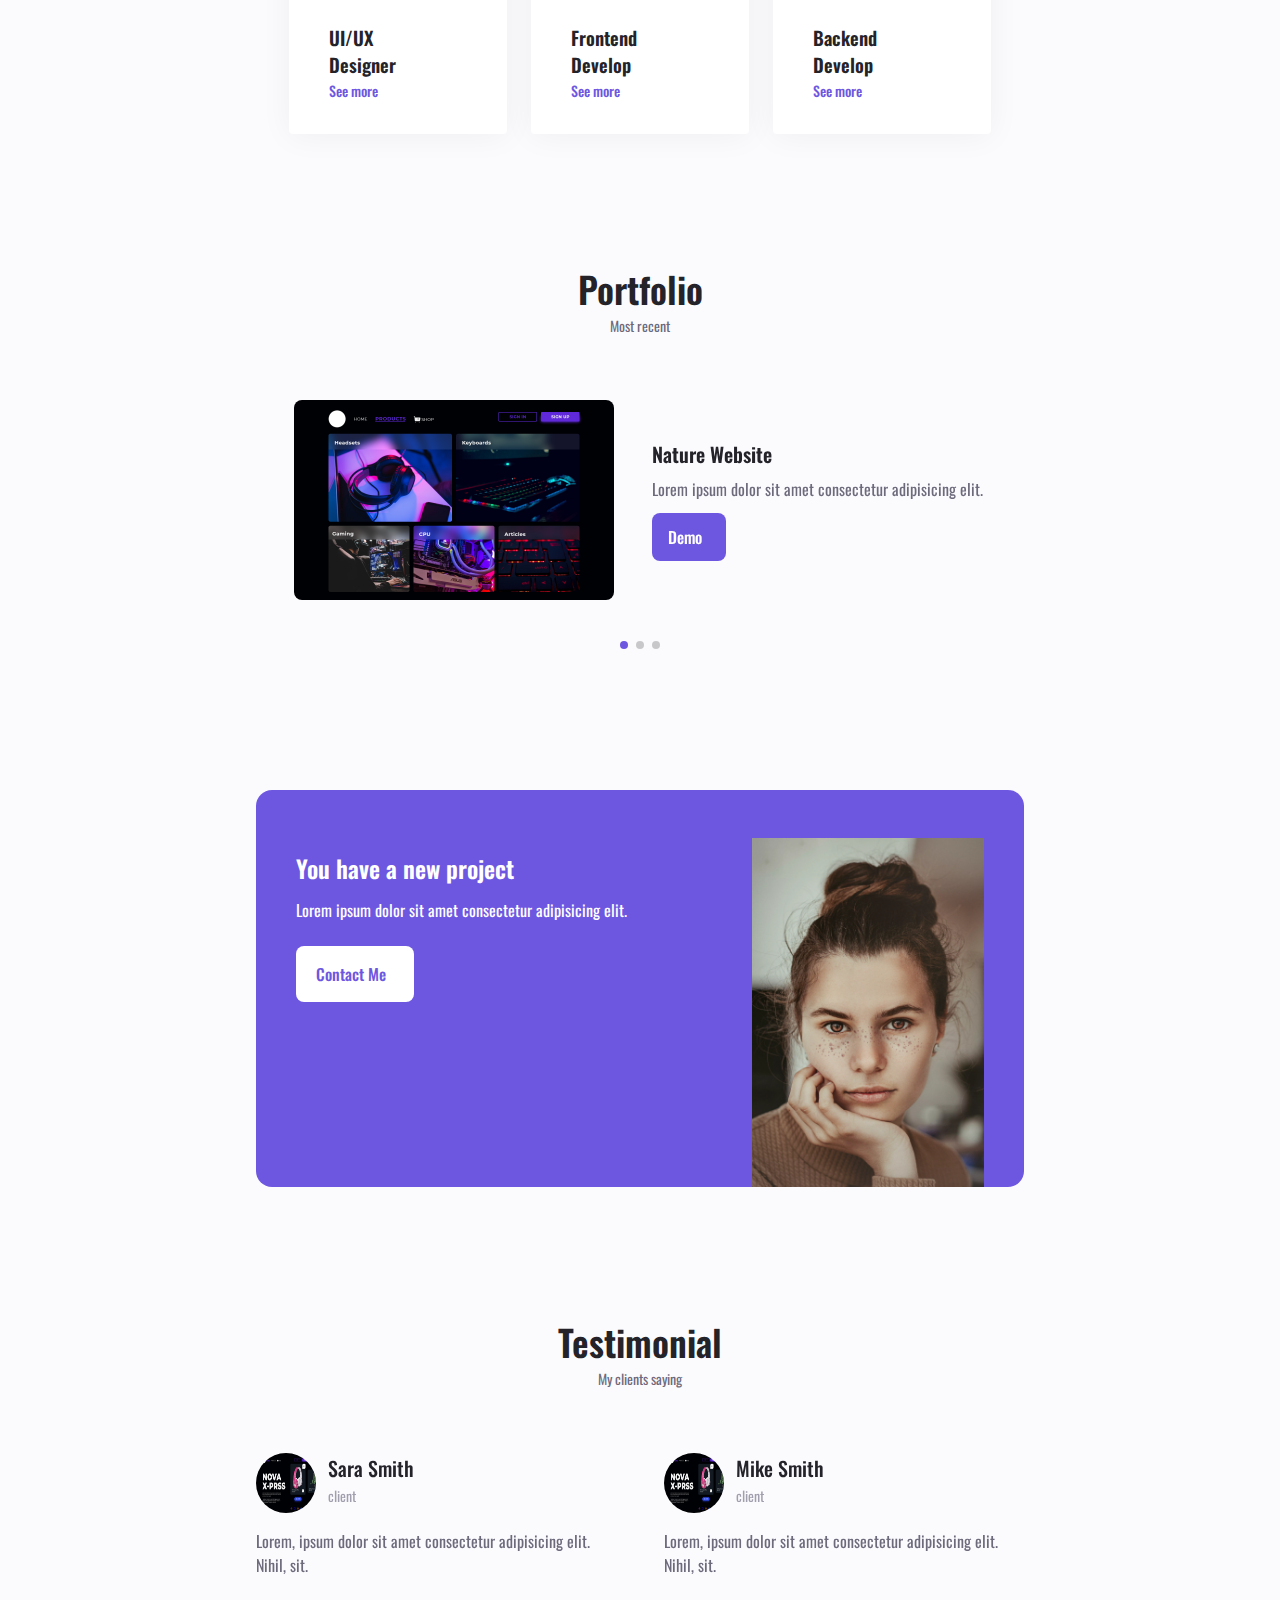
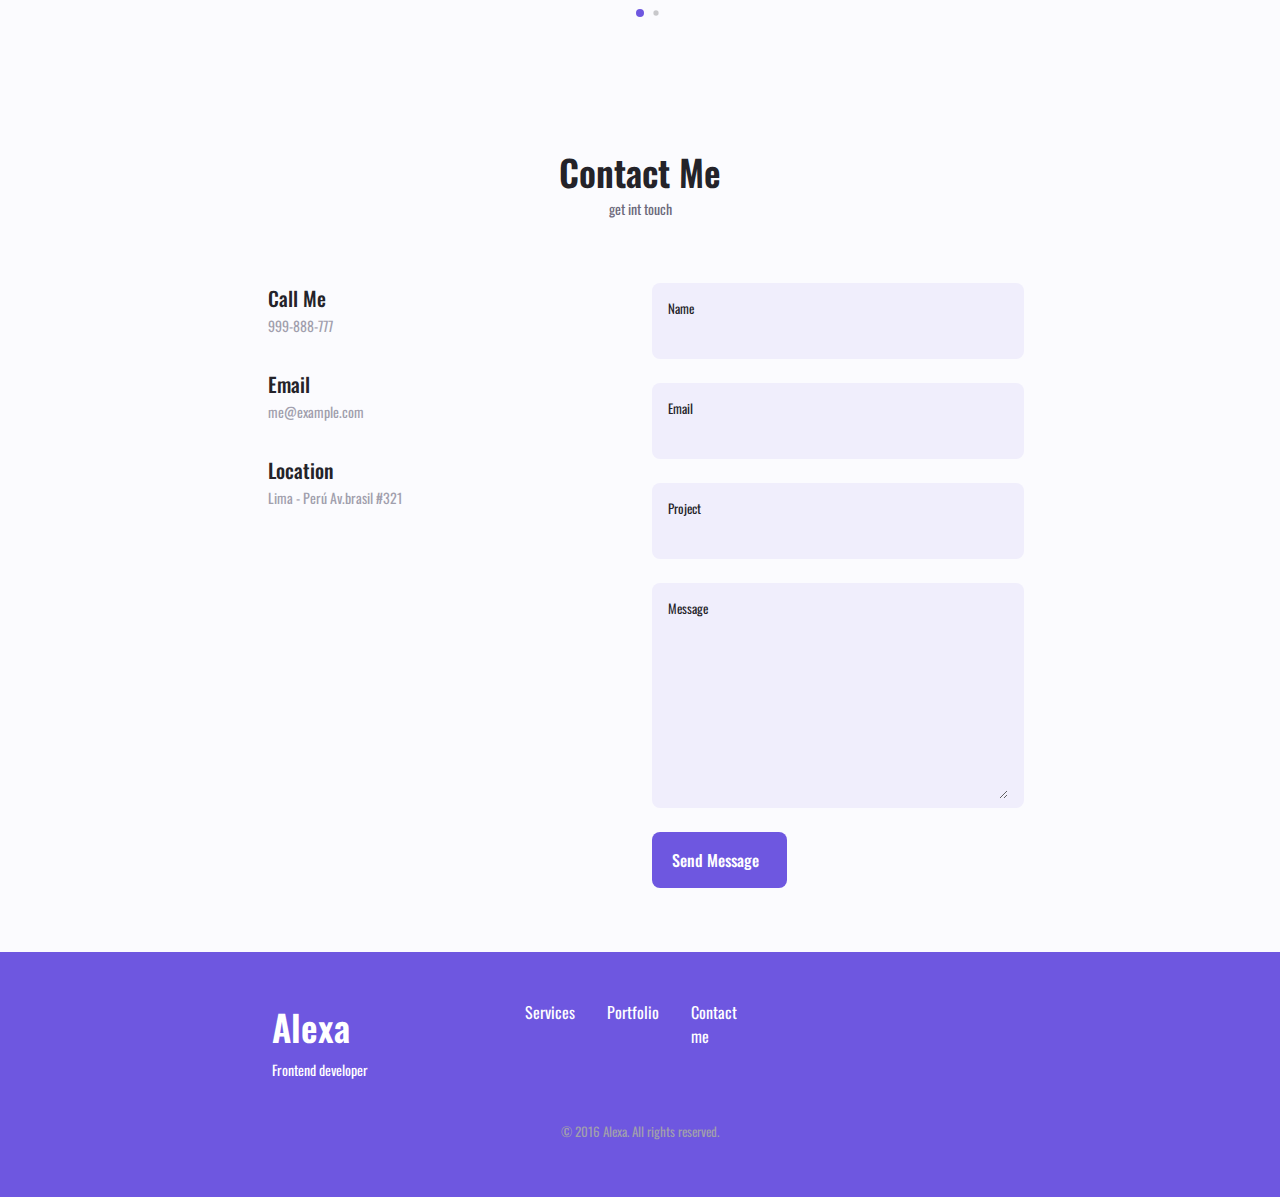
==== commit f4c4a779: "finally portfolio-responsive" ====
--- a/portfolio-responsive/index.html
+++ b/portfolio-responsive/index.html
@@ -26,7 +26,7 @@
           <ul class="nav__list grid">
             <!-- Init Items -->
             <li class="nav__item">
-              <a href="#home" class="nav__link">
+              <a href="#home" class="nav__link active-link">
                 <i class="uil uil-estate nav__icon"></i> Home
               </a>
             </li>
@@ -61,6 +61,9 @@
         </div>
 
         <div class="nav__btns">
+          <!-- change theme button -->
+          <i class="uil uil-moon change-theme" id="theme-button"></i>
+
           <div class="nav__toggle" id="nav-toggle">
             <i class="uil uil-apps"></i>
           </div>
@@ -194,7 +197,6 @@
         <span class="section__subtitle">My technical level</span>
 
         <div class="skills__container container grid">
-          <div>
             <!-- ----- Skills Frontend ----- -->
             <div class="skills__content skills__open">
               <div class="skills__header">
@@ -340,7 +342,6 @@
                 </div>
               </div>
             </div>
-          </div>
         </div>
       </section>
 
@@ -695,7 +696,198 @@
           <div class="swiper-pagination"></div>
         </div>
       </section>
+
+      <!-- ========== Project in mind ========== -->
+      <section class="project section">
+        <div class="project__bg">
+          <div class="project__container container grid">
+            <div class="project__data">
+              <h2 class="project__title">You have a new project</h2>
+              <p class="project__description">
+                Lorem ipsum dolor sit amet consectetur adipisicing elit.
+              </p>
+              <a href="#contact" class="button button--flex button--white">
+                Contact Me <i class="uil uil-message project__icon button__icon"></i>
+              </a>
+            </div>
+
+            <img class="project__img" src="assets/images/front.webp" alt="#">
+          </div>
+        </div>
+      </section>
+
+      <!-- ========== Testimonial ========== -->
+      <section class="testimonial section">
+        <h2 class="section__title">Testimonial</h2>
+        <span class="section__subtitle">My clients saying</span>
+
+        <div class="testimonial__container container swiper-container">
+          <div class="swiper-wrapper">
+            <!-- Testimonial 1 -->
+            <div class="testimonial__content swiper-slide">
+              <div class="testimonial__data">
+                <div class="testimonial__header">
+                  <img src="assets/images/Home.png" alt="Client 1" class="testimonial__img">
+                  
+                  <div>
+                    <h3 class="testimonial__name">Sara Smith</h3>
+                    <span class="testimonial__client">client</span>
+                  </div>
+                </div>
+
+                <div>
+                  <i class="uil uil-star testimonial__icon-star"></i>  
+                  <i class="uil uil-star testimonial__icon-star"></i>  
+                  <i class="uil uil-star testimonial__icon-star"></i>  
+                  <i class="uil uil-star testimonial__icon-star"></i>  
+                  <i class="uil uil-star testimonial__icon-star"></i>  
+                </div>
+              </div>
+
+              <p class="testimonial__description">Lorem, ipsum dolor sit amet consectetur adipisicing elit. Nihil, sit. </p>
+            </div>
+            <!-- Testimonial 2 -->
+            <div class="testimonial__content swiper-slide">
+              <div class="testimonial__data">
+                <div class="testimonial__header">
+                  <img src="assets/images/Home.png" alt="Client 1" class="testimonial__img">
+                  
+                  <div>
+                    <h3 class="testimonial__name">Mike Smith</h3>
+                    <span class="testimonial__client">client</span>
+                  </div>
+                </div>
+
+                <div>
+                  <i class="uil uil-star testimonial__icon-star"></i>  
+                  <i class="uil uil-star testimonial__icon-star"></i>  
+                  <i class="uil uil-star testimonial__icon-star"></i>  
+                  <i class="uil uil-star testimonial__icon-star"></i>  
+                  <i class="uil uil-star testimonial__icon-star"></i>  
+                </div>
+              </div>
+
+              <p class="testimonial__description">Lorem, ipsum dolor sit amet consectetur adipisicing elit. Nihil, sit. </p>
+            </div>
+            
+          </div>
+
+          <!-- add pagination -->
+          <div class="swiper-pagination swiper-pagination-testimonial"></div>
+        </div>
+      </section>
+
+      <!-- ========== Contact ========== -->
+      <section class="contact section" id="contact">
+        <h2 class="section__title">Contact Me</h2>
+        <span class="section__subtitle">get int touch</span>
+        <div class="contact__container container grid">
+          <div>
+            <!-- Call Me -->
+            <div class="contact__information">
+              <i class="uil uil-phone contact__icon"></i>
+              
+              <div>
+                <h3 class="contact__title">Call Me</h3>
+                <span class="contact__subtitle">999-888-777</span>
+              </div>
+            </div>
+            <!-- Email -->
+            <div class="contact__information">
+              <i class="uil uil-envelope contact__icon"></i>
+
+              <div>
+                <h3 class="contact__title">Email</h3>
+                <span class="contact__subtitle">me@example.com</span>
+              </div>
+            </div>
+            <!-- Location -->
+            <div class="contact__information">
+              <i class="uil uil-map-marker contact__icon"></i>
+
+              <div>
+                <h3 class="contact__title">Location</h3>
+                <span class="contact__subtitle">Lima - Perú Av.brasil #321</span>
+              </div>
+            </div>
+          </div>
+          <!-- --- Form --- -->
+          <form action="#" class="contact__form grid">
+            <div class="contact__inputs grid">
+              <!-- Name -->
+              <div class="contact__content">
+                <label for="name" class="contact__label">Name</label>
+                <input type="text" name="name" id="name" class="contact__input">
+              </div>
+              <!-- Email -->
+              <div class="contact__content">
+                <label for="email" class="contact__label"> Email </label>
+                <input type="email" name="email" id="email" class="contact__input">
+              </div>
+            </div>
+            <!-- Project -->
+            <div class="contact__content">
+              <label for="project" class="contact__label"> Project </label>
+              <input type="text" name="project" id="project" class="contact__input">
+            </div>
+            <!-- Message -->
+            <div class="contact__content">
+              <label for="message" class="contact__label"> Message </label>
+              <textarea name="message" id="message" class="contact__input" cols="0" rows="7"></textarea>
+            </div>
+            <!-- Send data -->
+            <div>
+              <a href="#" class="button button--flex">
+                Send Message
+                <i class="uil uil-message button__icon"></i>
+              </a>
+            </div>
+          </form>
+        </div>
+      </section>
     </main>
+    <!-- ========== Footer ========== -->
+    <footer class="footer">
+      <div class="footer__bg">
+        <div class="footer__container container grid">
+          <div>
+            <h1 class="footer__title">Alexa</h1>
+            <span class="footer__subtitle">Frontend developer</span>
+          </div>
+
+          <ul class="footer__links">
+            <li>
+              <a href="#services" class="footer__link">Services</a>
+            </li>
+            <li>
+              <a href="#portfolio" class="footer__link">Portfolio</a>
+            </li>
+            <li>
+              <a href="#contact" class="footer__link">Contact me</a>
+            </li>
+          </ul>
+  
+          <div class="footer__socials">
+            <a href="#" class="footer__social">
+              <i class="uil uil-facebook-f footer__icon"></i>
+            </a>
+            <a href="#" class="footer__social">
+              <i class="uil uil-twitter-alt footer__icon"></i>
+            </a>
+            <a href="#" class="footer__social">
+              <i class="uil uil-instagram footer__icon"></i>
+            </a>
+          </div>
+        </div>
+
+
+        <p class="footer__copy">&#169; 2016 Alexa. All rights reserved.</p>
+      </div>
+    </footer>
+    <!-- ========== Scroll Top ========== -->
+    <a href="#" class="scrollUp" id="scrollUp">
+      <i class="uil uil-arrow-up scrollUp__icon"></i>
+    </a>
     <!-- ========== import a swiper JS ========== -->
     <script src="js/swiper-bundle.min.js"></script>
     <!-- ========== import a file JS ========== -->
--- a/portfolio-responsive/styles/style.css
+++ b/portfolio-responsive/styles/style.css
@@ -17,6 +17,8 @@
   --input-color: hsl(var(--hue-color), 70%, 96%);
   --body-color: hsl(var(--hue-color), 60%, 99%);
   --container-color: #fff;
+  --scroll-bar-color: hsl(var(--hue-color), 12%, 90%);
+  --scroll-thumb-color: hsl(var(--hue-color), 12%, 80%);
 
   /* ========== Font and typography ========== */
   --body-font: "Oswald", sans-serif;
@@ -64,8 +66,31 @@
   }
 }
 /* ========== Variables for dark mode ========== */
+body.dark-theme {
+  /* ========== hsl color ========== */
+  --first-color-second: hsl(var(--hue-color), 30%, 8%);
+  --title-color: hsl(var(--hue-color), 8%, 95%);
+  --text-color: hsl(var(--hue-color), 8%, 75%);
+  --input-color: hsl(var(--hue-color), 29%, 16%);
+  --body-color: hsl(var(--hue-color), 28%, 12%);
+  --container-color: hsl(var(--hue-color), 29%, 16%);
+  --scroll-bar-color: hsl(var(--hue-color), 12%, 48%);
+  --scroll-thumb-color: hsl(var(--hue-color), 12%, 36%);
+}
 /* ========== Button dark/light ========== */
-
+.nav__btns {
+  display: flex;
+  align-items: center;
+}
+.change-theme {
+  font-size: 1.25rem;
+  color: var(--title-color);
+  margin-right: var(--mb-1);
+  cursor: pointer;
+}
+.change-theme:hover {
+  color: var(--first-color);
+}
 /* ========== BASE ========== */
 * {
   box-sizing: border-box;
@@ -206,7 +231,14 @@
 .show-menu {
   bottom: 0;
 }
-/* ========== Main ========== */
+/* --- Active link --- */
+.active-link {
+  color: var(--first-color);
+}
+/* --- Change background header --- */
+.scroll-header {
+  box-shadow: 0 -2px 8px rgba(0, 0, 0, 0.08);
+}
 /* ========== Home ========== */
 .home {
   gap: 1rem 0;
@@ -298,6 +330,16 @@
 /* button small */
 .button--small {
   padding: .75rem 1rem;
+}
+/* button white */
+.button--white {
+  background: #fff;
+  color: var(--first-color);
+  transition: .5s;
+}
+.button--white:hover {
+  background: #fff;
+  box-shadow: 0 0 0 4px rgba(0, 0, 0, 0.05);
 }
 /* button link */
 .button--link {
@@ -594,10 +636,17 @@
 }
 /* delete default buttons 'Swiper' */
 .swiper-button-prev::after,
-.swiper-button-next::after {content: ''}
+.swiper-button-next::after {
+  content: ' ';
+}
 .swiper-portfolio-icon {
   font-size: 2rem;
   color: var(--first-color);
+  transition: .4s ease-in-out;
+}
+.swiper-portfolio-icon:hover {
+  filter: drop-shadow(0 0 8px var(--first-color)); 
+  transform: scale(1.1);
 }
 .swiper-button-next {right: -.5rem;}
 .swiper-button-prev {left: -.5rem;}
@@ -607,11 +656,423 @@
 .swiper-pagination-bullet-active {
   background: var(--first-color);
 }
-/* 
-
-*/
-/* ========== Project 1 ========== */
-/* ========== Project 2 ========== */
-/* ========== Project 3 ========== */
+/* ========== Project In mind ========== */
+.project {
+  text-align: center; 
+}
+.project__bg {
+  background: var(--first-color-second);
+  padding-top: 3rem;
+}
+.project__title {
+  font-size: var(--h2-font-size);
+  margin-bottom: var(--mb-0-75);
+}
+.project__description {
+  margin-bottom: var(--mb-1-5);
+}
+.project__title,
+.project__description {
+  color: #fff;
+}
+.project__img {
+  width: 232px;
+  justify-self: center;
+}
+/* ========== Testimonial ========== */
+.testimonial__data,
+.testimonial__header {
+  display: flex;
+}
+.testimonial__data {
+  justify-content: space-between;
+  margin-bottom: var(--mb-1);
+}
+.testimonial__img {
+  width: 60px;
+  height: 60px;
+  border-radius: 50%;
+  margin-right: var(--mb-0-75);
+}
+.testimonial__name {
+  font-size: var(--h3-font-size);
+  font-weight: var(--font-medium);
+}
+.testimonial__client {
+  font-size: var(--small-font-size);
+  color: var(--text-color-light);
+}
+.testimonial__description {
+  margin-bottom: var(--mb-2-5);
+}
+.testimonial__icon-star {
+  color: var(--first-color);
+}
+.swiper-container .swiper-pagination.swiper-pagination-testimonial {bottom: 0;}
 /* ========== Contact me ========== */
+.contact__container {
+  row-gap: 3rem;
+}
+.contact__information {
+  display: flex;
+  margin-bottom: var(--mb-2);
+}
+.contact__icon{
+  font-size: 2rem;
+  color: var(--first-color);
+  margin-right: var(--mb-0-75);
+}
+.contact__title{
+  font-size: var(--h3-font-size);
+  font-weight: var(--font-medium);
+}
+.contact__subtitle {
+  font-size: var(--small-font-size);
+  color: var(--text-color-light)
+}
+.contact__content {
+  background: var(--input-color);
+  border-radius: .5rem;
+  padding: 0.75rem 1rem .25rem;
+}
+.contact__label {
+  font-size: var(--smaller-font-size);
+  color: var(--title-color);
+}
+.contact__input {
+  width: 100%;
+  background: var(--input-color);
+  color: var(--text-color);
+  font-size: var(--normal-font-size);
+  border: none;
+  outline: none;
+  padding: 0.25rem .5rem .5rem 0;
+}
 /* ========== Footer ========== */
+.footer {
+  padding-top: 2rem;
+}
+.footer__container {
+  row-gap: 3.5rem;
+}
+.footer__bg {
+  background: var(--first-color-second);
+  padding: 2rem 0 3rem;
+}
+.footer__title {
+  font-size: var(--h1-font-size);
+  margin-bottom: var(--mb-0-25);
+}
+.footer__subtitle {
+  font-size: var(--small-font-size);
+}
+.footer__links {
+  display: flex;
+  flex-direction: column;
+  row-gap: 1.5rem ;
+}
+.footer__link:hover {
+  color: var(--first-color-lighter);
+}
+.footer__social {
+  font-size: 1.25rem;
+  margin-right: var(--mb-1-5);
+}
+.footer__social:hover {
+  color: var(--first-color-lighter);
+}
+.footer__copy {
+  font-size: var(--smaller-font-size);
+  text-align: center;
+  color: var(--text-color-light);
+  margin-top: var(--mb-3);
+}
+.footer__title,
+.footer__subtitle,
+.footer__social,
+.footer__link {
+  color: #fff;
+}
+/* ========== Scroll Up ========== */
+.scrollUp {
+  position: fixed;
+  right: 1rem;
+  bottom: -20%;
+  background: var(--first-color);
+  opacity: .8;
+  padding: 0 .3rem;
+  border-radius: .4rem;
+  z-index: var(--z-tooltip);
+  transition: .4s cubic-bezier(0.445, 0.05, 0.55, 0.95);
+}
+.scrollUp:hover {
+  background: var(--first-color-alt);
+}
+.scrollUp__icon {
+  font-size: 1.5rem;
+  color: #fff;
+}
+/* ========== Show scroll ========== */
+.show-scroll {
+  bottom: 5rem;
+}
+/* ========== Scroll bar ========== */
+::-webkit-scrollbar {
+  width: 0.6rem;
+  background: var(--scroll-bar-color);
+  border-radius: .5rem;
+}
+::-webkit-scrollbar-thumb {
+  background: var(--scroll-thumb-color);
+  border-radius: .5rem;
+}
+::-webkit-scrollbar-thumb:hover {
+  background: var(--text-color-light);
+}
+/* ========== Media query ========== */
+/* For small devices */
+@media screen and (max-width: 350px) {
+  .contact__container{
+    margin-left: var(--mb-1);
+    margin-right: var(--mb-1);
+  }
+  .nav__menu {
+    padding: 2rem .25rem 4rem;
+  }
+  .nav__list {
+    column-gap: 0;
+  }
+  .home__content {
+    grid-template-columns: .25fr 3fr;
+  }
+  .home__blob {
+    width: 180px;
+  }
+  .skills__titles {
+    font-size: var(--normal-font-size);
+  }
+  .qualification__data {
+    gap: .5rem;
+  }
+  .services__container {
+    grid-template-columns: max-content;
+    justify-content: center;
+  }
+  .services__content {
+    padding-right: 3.5rem;
+  }
+  .services__modal {
+    padding: 0 .5rem;
+  }
+  .project__img {
+    width: 200px;
+  }
+  .testimonial__data,
+  .testimonial__header {
+    flex-direction: column;
+    align-items: center;
+  }
+  .testimonial__img  {
+    margin-right: 0;
+    margin-bottom: var(--mb-0-25);
+  }
+  .testimonial__data,
+  .testimonial__description {
+    text-align: center;
+  }
+}
+/*For medium devices*/
+@media screen and (min-width: 568px) {
+  .home__content {
+    grid-template-columns: max-content 1fr 1fr;
+  }
+  .home__data {
+    grid-column: initial;
+  }
+  .home__img {
+    order: 1;
+    justify-self: center;
+  }
+  .about__container,
+  .skills__container,
+  .portfolio__content,
+  .project__container,
+  .contact__container,
+  .footer__container {
+    grid-template-columns: repeat(2, 1fr);
+  }
+  .qualification__sections {
+    display: grid;
+    grid-template-columns: .6fr;
+    justify-content: center;
+  }
+}
+@media screen and (min-width: 768px) {
+  .container{
+    margin-left: auto;
+    margin-right: auto;
+  }
+  body {
+    margin: 0;
+  }
+  .section {
+    padding: 6rem 0 2rem;
+  }
+  .section__subtitle {
+    margin-bottom: 4rem;
+  }
+  .header {
+    top: 0;
+    bottom: initial;
+  }
+  .header,
+  .main,
+  .footer__container {
+    padding: 0 1rem;
+  }
+  .nav {
+    height: calc(var(--header-height) + 1.5rem);
+    column-gap: 1rem;
+  }
+  .nav__icon,
+  .nav__close, 
+  .nav__toggle {
+    display: none;
+  }
+  .nav__list {
+    display: flex;
+    column-gap: 2rem;
+  }
+  .nav__menu {
+    margin-left: auto;
+  }
+  .change-theme {
+   margin: 0; 
+  }
+  .home__container {
+    row-gap: 5rem;
+  }
+  .home__content {
+    padding-top: 5.5rem;
+    column-gap: 2rem;
+  }
+  .home__blob {
+    width: 270px;
+  }
+  .home__scroll {
+    display: block;
+  }
+  .home__scroll-button {
+    margin-left: 3rem;
+  }
+  .about__container {
+    column-gap: 5rem;
+  }
+  .about__img {
+    width: 350px;
+  }
+  .about__description {
+    text-align: initial;
+  }
+  .about__info {
+    justify-content: space-between;
+  }
+  .about__button {
+    justify-content: initial;
+  }
+  .qualification__tabs {
+    justify-content: center; 
+  }
+  .qualification__button {
+    margin: 0 var(--mb-1);
+  }
+  .qualification__sections {
+    grid-template-columns: .5fr;
+  }
+  .services__container {
+    grid-template-columns: repeat(3, 218px);
+    justify-content: center;
+  }
+  .services__icon {
+    font-size: 2rem;
+  }
+  .services__content {
+    padding: 6rem 0 2rem 2.5rem;
+  }
+  .services__modal-content {
+    width: 450px;
+  }
+  .portfolio__img {
+    width: 320px;
+  }
+  .portfolio__content {
+    align-items: center;
+  }
+  .project {
+    text-align: initial;
+  }
+  .project__bg {
+    background: none;
+  }
+  .project__container {
+    background: var(--first-color-second);
+    border-radius: 1rem;
+    padding: 3rem 2.5rem 0;
+    grid-template-columns: 1fr max-content;
+    column-gap: 3rem;
+  }
+  .project__data{
+    padding-top: 0.8rem;
+  }
+  .footer__container {
+    grid-template-columns: repeat(3, 1fr);
+  }
+  .footer__bg {
+    padding: 3rem 0 3.5rem;
+  }
+  .footer__links {
+    flex-direction: row;
+    column-gap: 2rem;
+  }
+  .footer__socials {
+    justify-self: flex-end;
+  }
+  .footer__copy {
+    margin-top: 2.5rem;
+  }
+}
+/* For large devices */
+@media screen and (max-width: 1024px) {
+  .header,
+  .main,
+  .footer__container {
+    padding: 0;
+  }
+  .home__blob {
+    width: 320px;
+  }
+  .home__social {
+    transform: translateX(-6rem);
+  }
+  .services__container {
+    grid-template-columns: repeat(3, 238px);
+  }
+  .portfolio__content {
+    column-gap: 5rem;
+  }
+  .swiper-portfolio-icon {
+    font-size: 3.5rem;
+  }
+  .swiper-button-prev {
+    left: -3.5rem;
+  }
+  .swiper-button-next {
+    right: -3.5rem;
+  }
+  .contact__form { 
+    width: 460px;
+  }
+  .contact__inputs {
+    grid-template-columns: repeat(2, 1fr);
+  }
+}